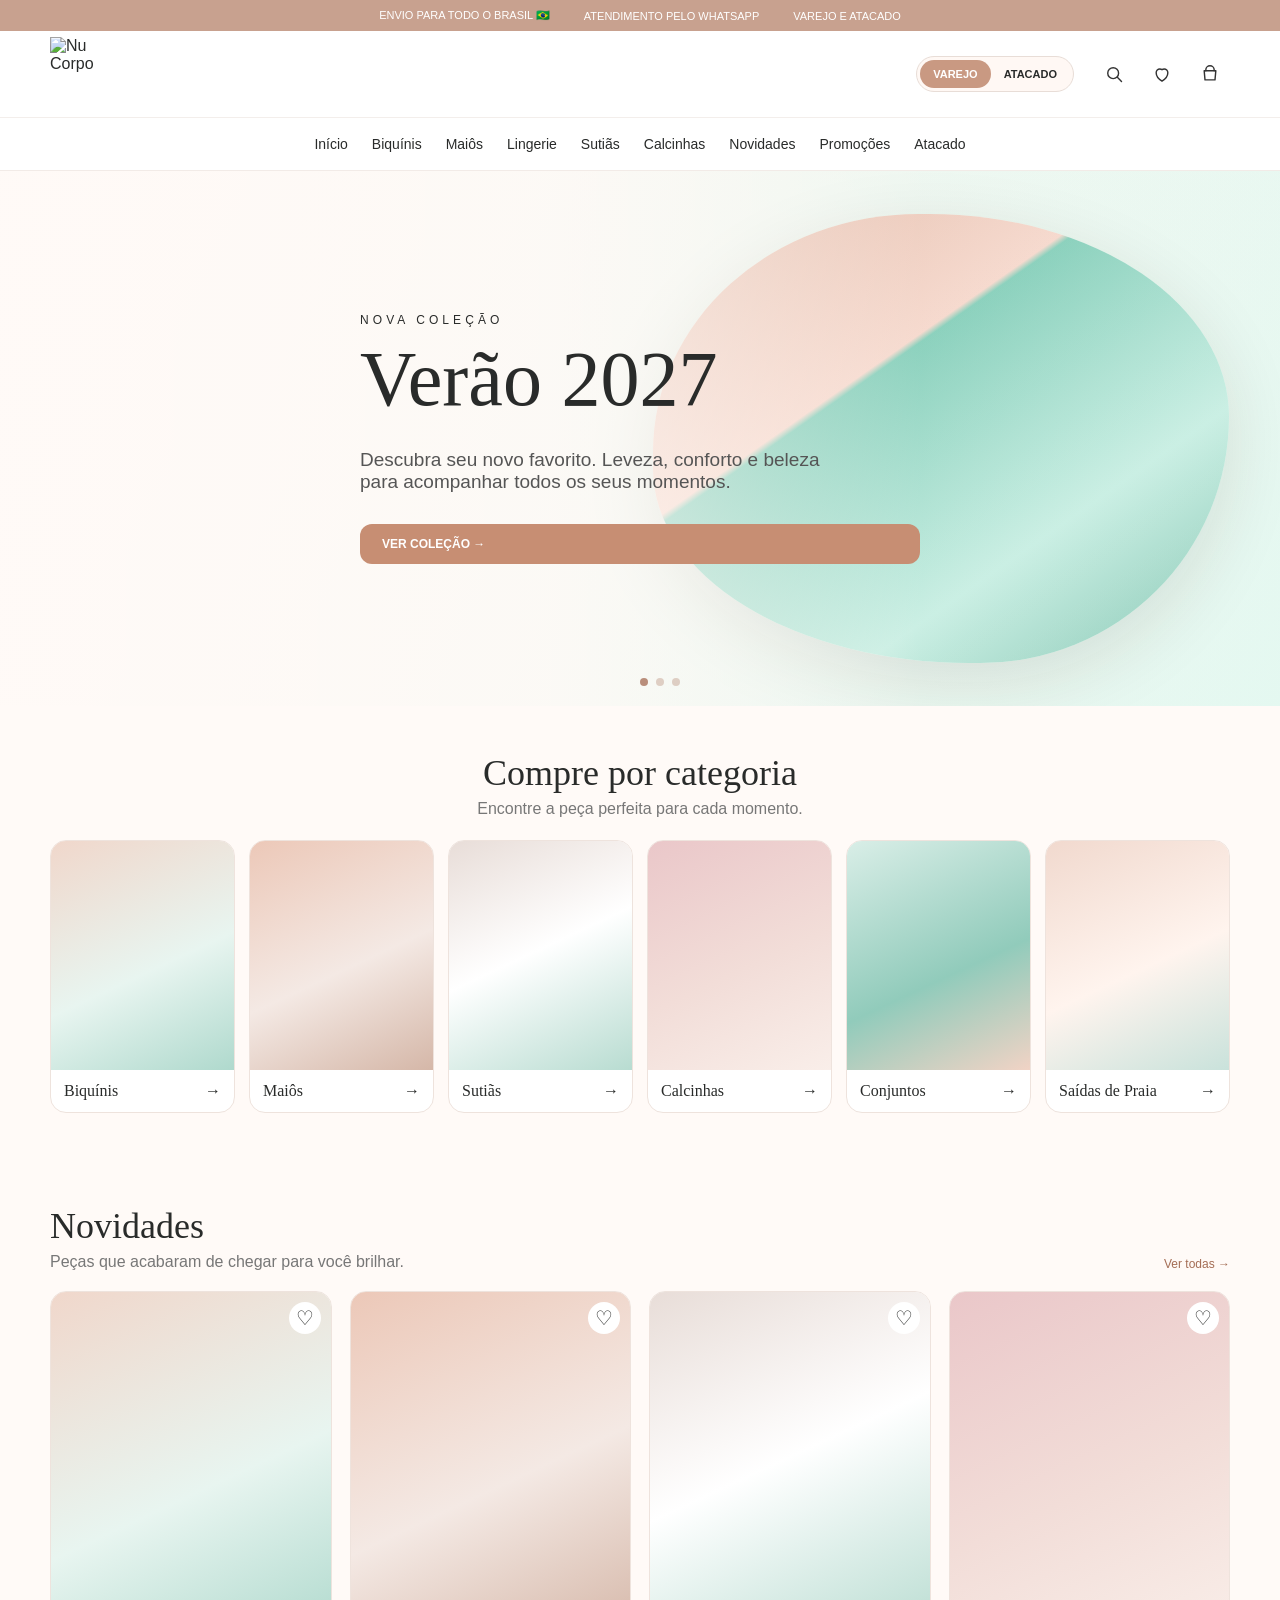
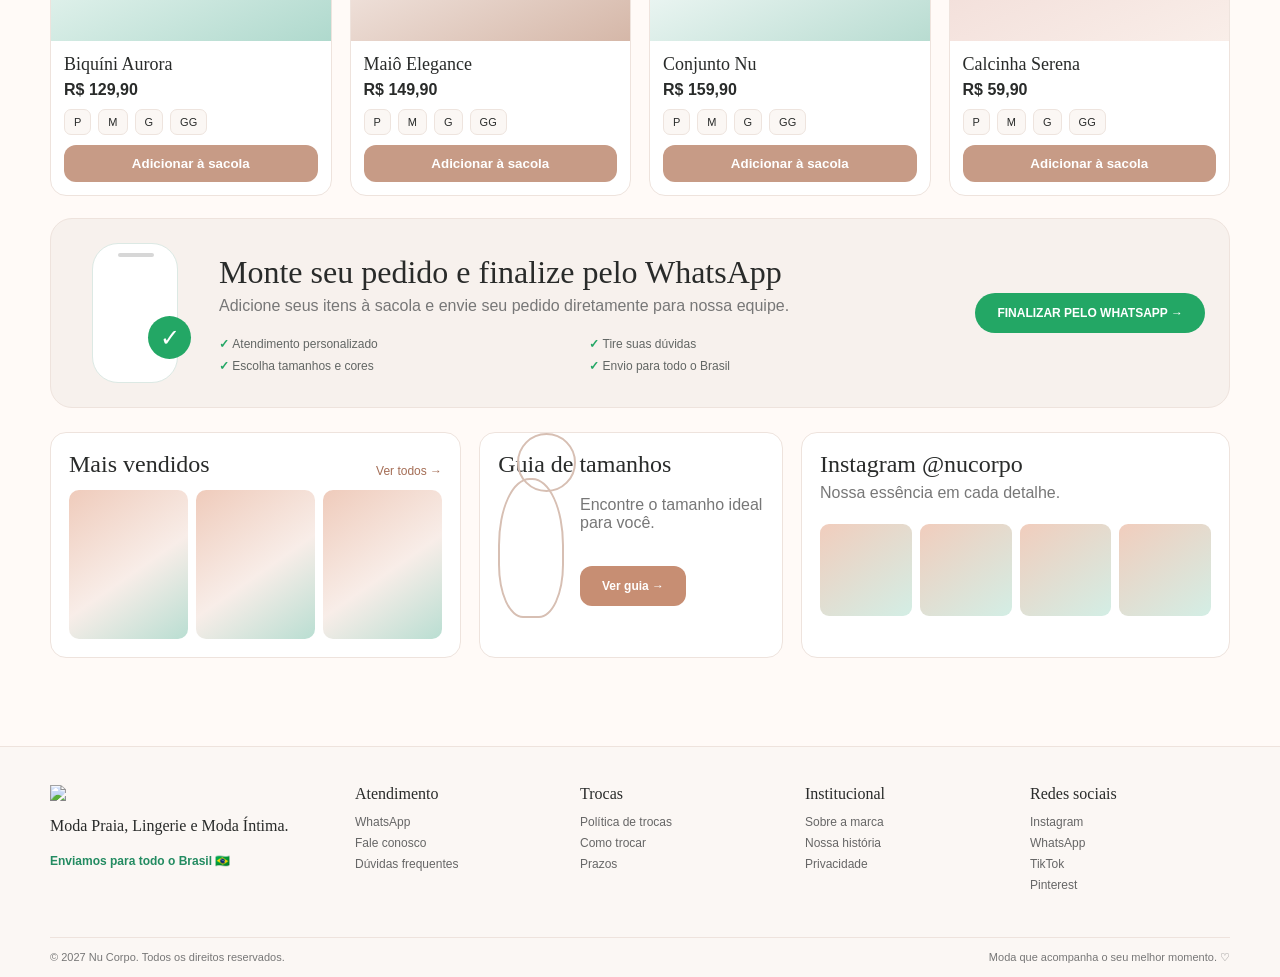
==== index.html @ a2665891 "Add files via upload" ====
<!doctype html><html lang="pt-BR"><head><meta charset="utf-8"><meta name="viewport" content="width=device-width,initial-scale=1"><title>Nu Corpo — Demo Visual</title><style>
:root{--bg:#fffaf7;--ink:#292b2a;--nude:#c99982;--line:#eee3dd;--green:#23a765;--mint:#9ddfcf}*{box-sizing:border-box}body{margin:0;background:var(--bg);color:var(--ink);font-family:Arial,Helvetica,sans-serif}.wrap{width:min(1180px,calc(100% - 34px));margin:auto}a{text-decoration:none;color:inherit}img{display:block;max-width:100%}.topbar{height:31px;background:#c8a18f;color:#fff;display:flex;align-items:center;justify-content:center;gap:34px;font-size:11px}.header{background:#fff;border-bottom:1px solid #f2ebe7;position:sticky;top:0;z-index:10}.head{height:86px;display:flex;align-items:center;gap:20px}.brand{margin-right:auto}.brand img{width:74px;height:74px;object-fit:contain}.mode{display:flex;border:1px solid #e8ddd7;border-radius:999px;padding:3px;background:#fff8f4}.mode span{padding:8px 13px;border-radius:999px;font-size:11px;font-weight:700}.mode .on{background:#c99982;color:#fff}.icons{display:flex;gap:8px}.ico{width:40px;height:40px;border-radius:50%;display:grid;place-items:center}.ico svg{width:20px;height:20px;fill:none;stroke:#333;stroke-width:1.7;stroke-linecap:round;stroke-linejoin:round}.nav{border-top:1px solid #f3eeeb;background:#fff}.navin{height:52px;display:flex;justify-content:center;align-items:center;gap:24px;font-size:14px}.hero{position:relative;min-height:535px;overflow:hidden;background:linear-gradient(115deg,#fff6f1,#e2f8f0)}.hero:after{content:"";position:absolute;inset:0;background:linear-gradient(90deg,rgba(255,250,247,.96),rgba(255,250,247,.77) 43%,rgba(255,250,247,.08) 72%)}.art{position:absolute;right:4%;top:8%;width:45%;height:84%;border-radius:47% 53% 44% 56% / 54% 46% 56% 44%;background:linear-gradient(145deg,#e1b8a5,#f5d7cb 36%,#83ceb9 37%,#c6eee2 70%,#7dc2ae);box-shadow:0 20px 70px rgba(50,30,20,.12)}.copy{position:relative;z-index:2;min-height:535px;display:flex;flex-direction:column;justify-content:center;max-width:560px}.kicker{letter-spacing:.34em;font-size:12px}.hero h1{font:400 78px/.93 Georgia,serif;margin:16px 0 14px}.hero p{font-size:19px;max-width:470px;color:#555}.btn{display:inline-block;margin-top:12px;background:#c78e73;color:#fff;padding:13px 22px;border-radius:12px;font-size:12px;font-weight:700}.dots{position:absolute;z-index:3;bottom:20px;left:50%;display:flex;gap:8px}.dots i{width:8px;height:8px;border-radius:50%;background:#b98e7b}.dots i:nth-child(2),.dots i:nth-child(3){opacity:.4}.section{padding:46px 0}.section h2{font:400 36px Georgia,serif;margin:0}.sub{color:#777;margin:6px 0 22px}.center{text-align:center}.cats{display:grid;grid-template-columns:repeat(6,1fr);gap:14px}.cat,.card,.panel{background:#fff;border:1px solid var(--line);border-radius:16px;overflow:hidden}.ph{aspect-ratio:4/5;background:linear-gradient(155deg,#f0d7cb,#e8f5f0 56%,#afd9cd)}.p2{background:linear-gradient(155deg,#ecc8b8,#f4e9e4 55%,#d5b7a8)}.p3{background:linear-gradient(155deg,#e8ddd8,#fff 48%,#b8dcd1)}.p4{background:linear-gradient(155deg,#eac7c9,#f2ddd8 55%,#f9eee9)}.p5{background:linear-gradient(155deg,#d9eee7,#91cbbb 58%,#f1d3c5)}.p6{background:linear-gradient(155deg,#f1d9ce,#fff4ee 55%,#c9e2db)}.cat b{display:flex;justify-content:space-between;padding:12px 13px;font:400 16px Georgia,serif}.heading{display:flex;justify-content:space-between;align-items:end;margin-bottom:20px}.heading a{font-size:12px;color:#a46d55}.products{display:grid;grid-template-columns:repeat(4,1fr);gap:18px}.card{position:relative}.heart{position:absolute;right:10px;top:10px;background:#fff;width:32px;height:32px;border-radius:50%;display:grid;place-items:center;font-size:20px}.body{padding:13px}.card h3{font:400 18px Georgia,serif;margin:0 0 6px}.price{font-weight:700}.sizes{display:flex;gap:7px;margin:10px 0}.sizes span{font-size:11px;background:#fbf7f4;border:1px solid #eee4de;border-radius:7px;padding:6px 9px}.card button{width:100%;border:0;border-radius:12px;background:#c79b86;color:#fff;padding:11px;font-weight:700}.wa{margin-top:22px;background:#f7f1ed;border:1px solid var(--line);border-radius:22px;padding:24px;display:grid;grid-template-columns:120px 1fr auto;align-items:center;gap:24px}.phone{width:86px;height:140px;border:1px solid #dce9e4;border-radius:26px;background:#fff;position:relative;margin:auto}.phone:before{content:"";position:absolute;width:36px;height:4px;border-radius:99px;background:#d7d7d7;left:25px;top:9px}.phone:after{content:"✓";position:absolute;width:43px;height:43px;border-radius:50%;background:var(--green);color:#fff;display:grid;place-items:center;font-size:24px;right:-14px;bottom:23px}.wa h2{font-size:32px}.benefits{display:grid;grid-template-columns:repeat(2,1fr);gap:8px;font-size:12px;color:#626664}.benefits span:before{content:"✓ ";color:var(--green);font-weight:700}.wa .btn{margin:0;background:var(--green);border-radius:999px}.lower{display:grid;grid-template-columns:1.15fr .85fr 1.2fr;gap:18px;margin-top:24px}.panel{padding:18px}.mini-products{display:grid;grid-template-columns:repeat(3,1fr);gap:8px}.mini{aspect-ratio:4/5;border-radius:10px;background:linear-gradient(145deg,#efcbbb,#f8ede8 55%,#b9ded2)}.guide{display:flex;align-items:center;gap:16px}.bodyline{width:92px;height:140px;border:2px solid #d7bfb3;border-radius:48% 48% 38% 38%;position:relative}.bodyline:after{content:"";position:absolute;width:55px;height:55px;border-radius:50%;border:2px solid #d7bfb3;left:17px;top:-47px}.insta{display:grid;grid-template-columns:repeat(4,1fr);gap:8px}.insta div{aspect-ratio:1;border-radius:9px;background:linear-gradient(145deg,#f1cdbd,#d3eee5)}.footer{margin-top:42px;background:#fbf7f4;border-top:1px solid var(--line)}.foot{padding:38px 0;display:grid;grid-template-columns:1.4fr repeat(4,1fr);gap:25px}.footer img{width:70px}.footer h4{font:400 16px Georgia,serif;margin:0 0 12px}.footer a{display:block;font-size:12px;color:#666;margin:7px 0}.bottom{border-top:1px solid var(--line);padding:13px 0;font-size:11px;color:#777;display:flex;justify-content:space-between}@media(max-width:900px){.cats{grid-template-columns:repeat(3,1fr)}.products{grid-template-columns:repeat(2,1fr)}.wa{grid-template-columns:90px 1fr}.wa .btn{grid-column:1/-1;justify-self:start}.lower{grid-template-columns:1fr}.foot{grid-template-columns:1fr 1fr}.navin{overflow:auto;justify-content:flex-start}.art{width:52%;right:-8%}}@media(max-width:600px){.topbar span:nth-child(n+2){display:none}.head{height:72px}.brand img{width:58px;height:58px}.mode{display:none}.nav{display:none}.hero,.copy{min-height:440px}.hero h1{font-size:46px}.hero p{font-size:15px}.art{width:62%;right:-24%;opacity:.78}.cats{grid-template-columns:repeat(2,1fr)}.products{gap:10px}.section{padding:34px 0}.wa{grid-template-columns:1fr}.benefits{grid-template-columns:1fr}.foot{grid-template-columns:1fr}.bottom{display:grid;gap:5px}}</style></head><body><div class="topbar"><span>ENVIO PARA TODO O BRASIL 🇧🇷</span><span>ATENDIMENTO PELO WHATSAPP</span><span>VAREJO E ATACADO</span></div><header class="header"><div class="wrap head"><a class="brand"><img src="assets/img/logo.png" alt="Nu Corpo"></a><div class="mode"><span class="on">VAREJO</span><span>ATACADO</span></div><div class="icons"><div class="ico"><svg viewBox="0 0 24 24"><circle cx="11" cy="11" r="6.5"></circle><path d="M16 16l5 5"></path></svg></div><div class="ico"><svg viewBox="0 0 24 24"><path d="M12 20.5s-7-4.35-7-10.12A4.38 4.38 0 0 1 9.4 6a4.8 4.8 0 0 1 2.6.8A4.8 4.8 0 0 1 14.6 6 4.38 4.38 0 0 1 19 10.38C19 16.15 12 20.5 12 20.5z"></path></svg></div><div class="ico"><svg viewBox="0 0 24 24"><path d="M7 8V7a5 5 0 0 1 10 0v1"></path><path d="M5 8h14l-1 11H6L5 8z"></path></svg></div></div></div><div class="nav"><div class="wrap navin"><a>Início</a><a>Biquínis</a><a>Maiôs</a><a>Lingerie</a><a>Sutiãs</a><a>Calcinhas</a><a>Novidades</a><a>Promoções</a><a>Atacado</a></div></div></header><section class="hero"><div class="art"></div><div class="wrap copy"><div class="kicker">NOVA COLEÇÃO</div><h1>Verão 2027</h1><p>Descubra seu novo favorito. Leveza, conforto e beleza para acompanhar todos os seus momentos.</p><a class="btn" href="#novidades">VER COLEÇÃO →</a></div><div class="dots"><i></i><i></i><i></i></div></section><section class="section"><div class="wrap"><div class="center"><h2>Compre por categoria</h2><p class="sub">Encontre a peça perfeita para cada momento.</p></div><div class="cats"><div class="cat"><div class="ph"></div><b>Biquínis <span>→</span></b></div><div class="cat"><div class="ph p2"></div><b>Maiôs <span>→</span></b></div><div class="cat"><div class="ph p3"></div><b>Sutiãs <span>→</span></b></div><div class="cat"><div class="ph p4"></div><b>Calcinhas <span>→</span></b></div><div class="cat"><div class="ph p5"></div><b>Conjuntos <span>→</span></b></div><div class="cat"><div class="ph p6"></div><b>Saídas de Praia <span>→</span></b></div></div></div></section><section class="section" id="novidades"><div class="wrap"><div class="heading"><div><h2>Novidades</h2><p class="sub" style="margin-bottom:0">Peças que acabaram de chegar para você brilhar.</p></div><a>Ver todas →</a></div><div class="products"><article class="card"><div class="heart">♡</div><div class="ph "></div><div class="body"><h3>Biquíni Aurora</h3><div class="price">R$ 129,90</div><div class="sizes"><span>P</span><span>M</span><span>G</span><span>GG</span></div><button>Adicionar à sacola</button></div></article><article class="card"><div class="heart">♡</div><div class="ph p2"></div><div class="body"><h3>Maiô Elegance</h3><div class="price">R$ 149,90</div><div class="sizes"><span>P</span><span>M</span><span>G</span><span>GG</span></div><button>Adicionar à sacola</button></div></article><article class="card"><div class="heart">♡</div><div class="ph p3"></div><div class="body"><h3>Conjunto Nu</h3><div class="price">R$ 159,90</div><div class="sizes"><span>P</span><span>M</span><span>G</span><span>GG</span></div><button>Adicionar à sacola</button></div></article><article class="card"><div class="heart">♡</div><div class="ph p4"></div><div class="body"><h3>Calcinha Serena</h3><div class="price">R$ 59,90</div><div class="sizes"><span>P</span><span>M</span><span>G</span><span>GG</span></div><button>Adicionar à sacola</button></div></article></div><div class="wa"><div class="phone"></div><div><h2>Monte seu pedido e finalize pelo WhatsApp</h2><p class="sub">Adicione seus itens à sacola e envie seu pedido diretamente para nossa equipe.</p><div class="benefits"><span>Atendimento personalizado</span><span>Tire suas dúvidas</span><span>Escolha tamanhos e cores</span><span>Envio para todo o Brasil</span></div></div><a class="btn">FINALIZAR PELO WHATSAPP →</a></div><div class="lower"><div class="panel"><div class="heading" style="margin-bottom:12px"><h2 style="font-size:24px">Mais vendidos</h2><a>Ver todos →</a></div><div class="mini-products"><div class="mini"></div><div class="mini"></div><div class="mini"></div></div></div><div class="panel"><h2 style="font-size:24px">Guia de tamanhos</h2><div class="guide"><div class="bodyline"></div><div><p class="sub">Encontre o tamanho ideal para você.</p><a class="btn">Ver guia →</a></div></div></div><div class="panel"><h2 style="font-size:24px">Instagram @nucorpo</h2><p class="sub">Nossa essência em cada detalhe.</p><div class="insta"><div></div><div></div><div></div><div></div></div></div></div></div></section><footer class="footer"><div class="wrap foot"><div><img src="assets/img/logo.png"><p style="font-family:Georgia,serif">Moda Praia, Lingerie e Moda Íntima.</p><b style="color:#238b61;font-size:12px">Enviamos para todo o Brasil 🇧🇷</b></div><div><h4>Atendimento</h4><a>WhatsApp</a><a>Fale conosco</a><a>Dúvidas frequentes</a></div><div><h4>Trocas</h4><a>Política de trocas</a><a>Como trocar</a><a>Prazos</a></div><div><h4>Institucional</h4><a>Sobre a marca</a><a>Nossa história</a><a>Privacidade</a></div><div><h4>Redes sociais</h4><a>Instagram</a><a>WhatsApp</a><a>TikTok</a><a>Pinterest</a></div></div><div class="wrap bottom"><span>© 2027 Nu Corpo. Todos os direitos reservados.</span><span>Moda que acompanha o seu melhor momento. ♡</span></div></footer></body></html>
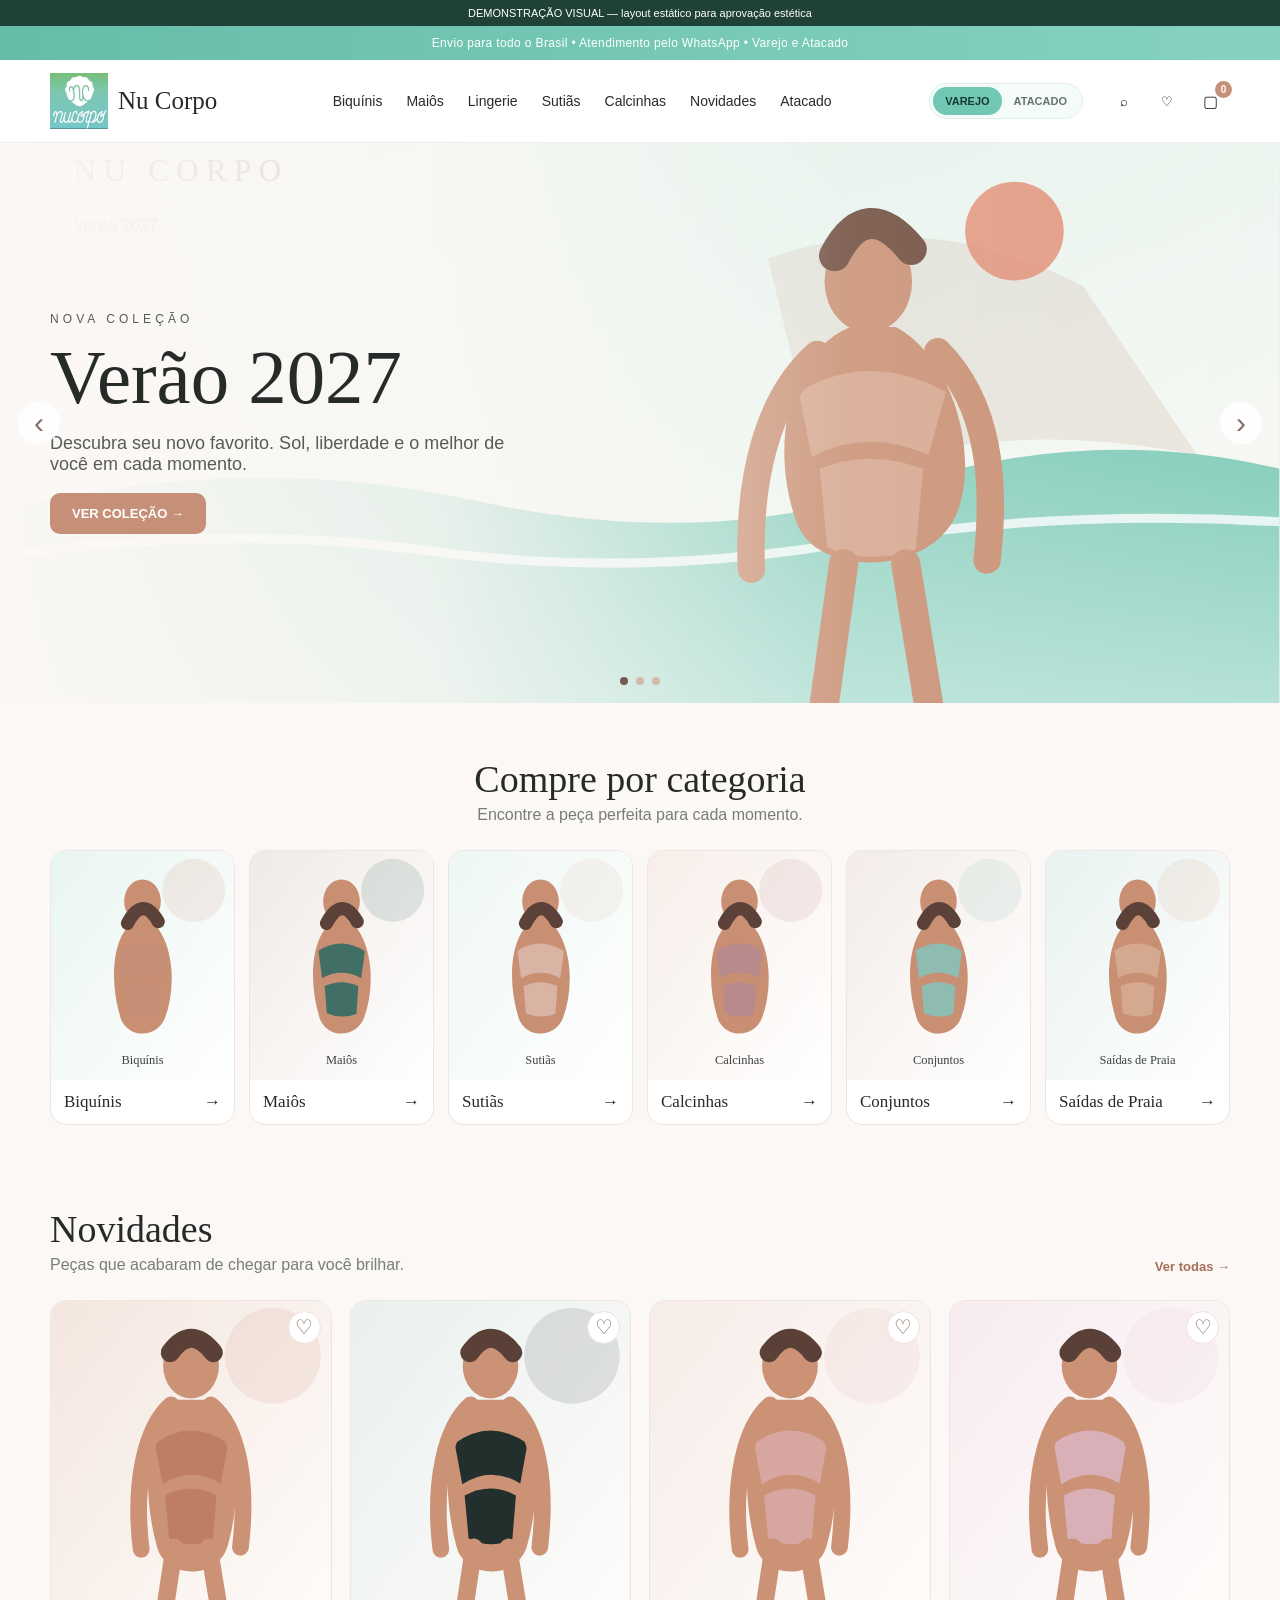
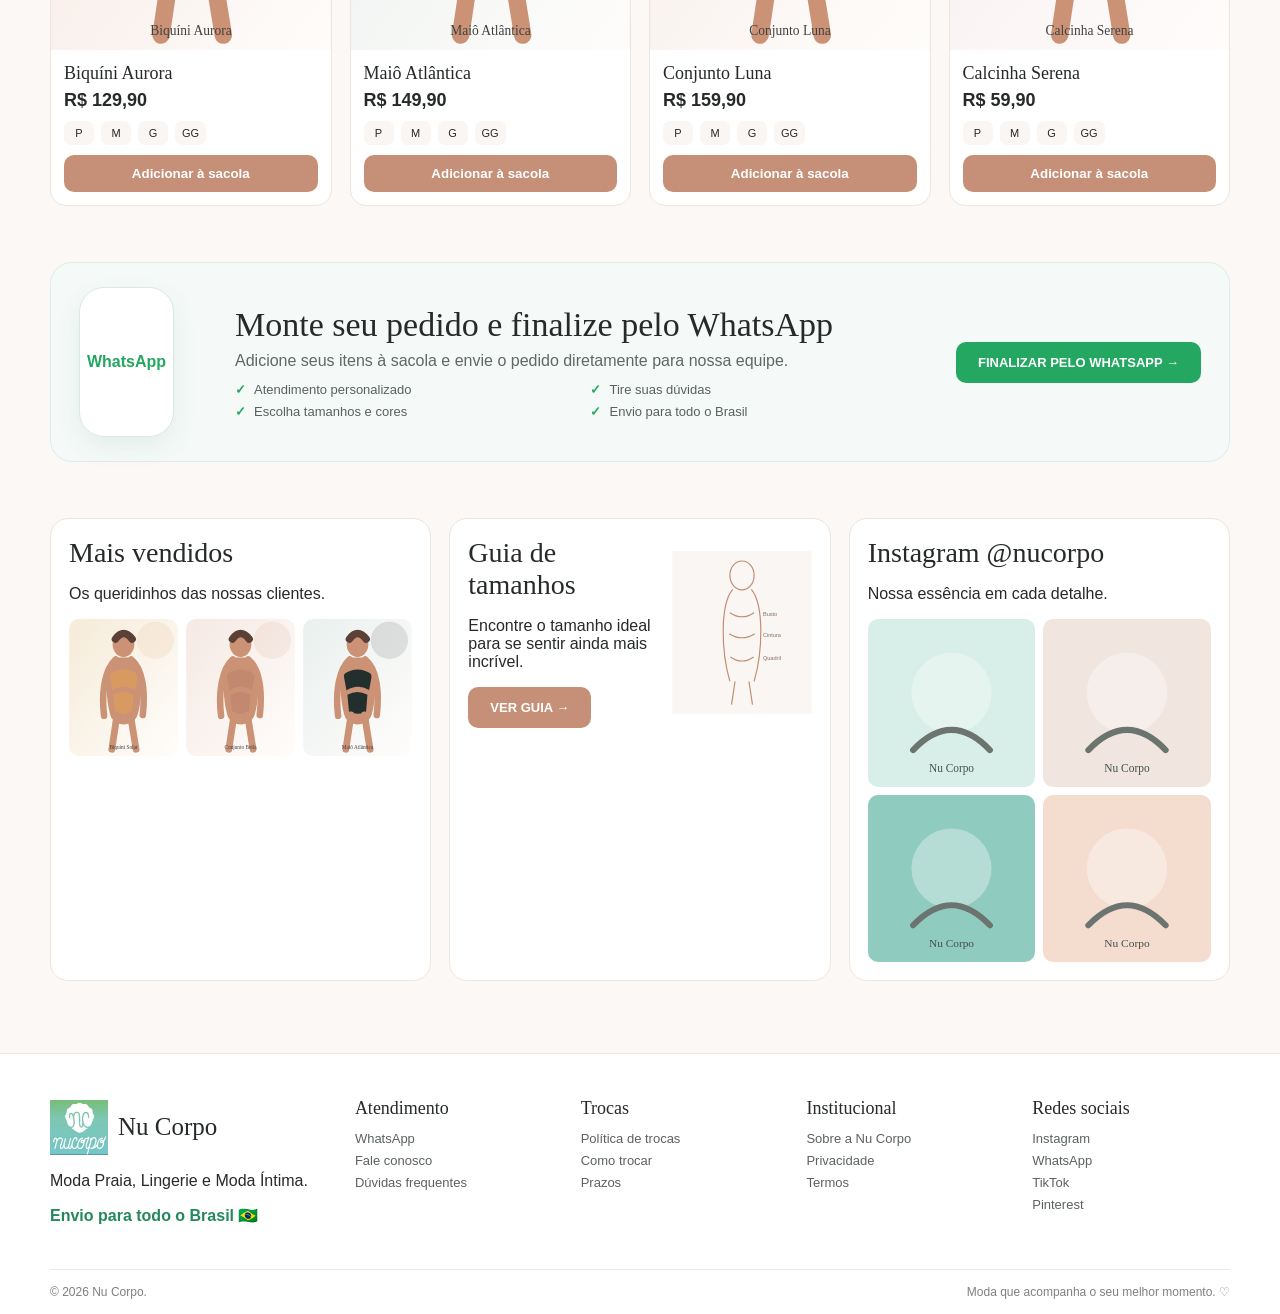
==== commit ba93a32e: "Add files via upload" ====
--- a/index.html
+++ b/index.html
@@ -1,2 +1 @@
-<!doctype html><html lang="pt-BR"><head><meta charset="utf-8"><meta name="viewport" content="width=device-width,initial-scale=1"><title>Nu Corpo — Demo Visual</title><style>
-:root{--bg:#fffaf7;--ink:#292b2a;--nude:#c99982;--line:#eee3dd;--green:#23a765;--mint:#9ddfcf}*{box-sizing:border-box}body{margin:0;background:var(--bg);color:var(--ink);font-family:Arial,Helvetica,sans-serif}.wrap{width:min(1180px,calc(100% - 34px));margin:auto}a{text-decoration:none;color:inherit}img{display:block;max-width:100%}.topbar{height:31px;background:#c8a18f;color:#fff;display:flex;align-items:center;justify-content:center;gap:34px;font-size:11px}.header{background:#fff;border-bottom:1px solid #f2ebe7;position:sticky;top:0;z-index:10}.head{height:86px;display:flex;align-items:center;gap:20px}.brand{margin-right:auto}.brand img{width:74px;height:74px;object-fit:contain}.mode{display:flex;border:1px solid #e8ddd7;border-radius:999px;padding:3px;background:#fff8f4}.mode span{padding:8px 13px;border-radius:999px;font-size:11px;font-weight:700}.mode .on{background:#c99982;color:#fff}.icons{display:flex;gap:8px}.ico{width:40px;height:40px;border-radius:50%;display:grid;place-items:center}.ico svg{width:20px;height:20px;fill:none;stroke:#333;stroke-width:1.7;stroke-linecap:round;stroke-linejoin:round}.nav{border-top:1px solid #f3eeeb;background:#fff}.navin{height:52px;display:flex;justify-content:center;align-items:center;gap:24px;font-size:14px}.hero{position:relative;min-height:535px;overflow:hidden;background:linear-gradient(115deg,#fff6f1,#e2f8f0)}.hero:after{content:"";position:absolute;inset:0;background:linear-gradient(90deg,rgba(255,250,247,.96),rgba(255,250,247,.77) 43%,rgba(255,250,247,.08) 72%)}.art{position:absolute;right:4%;top:8%;width:45%;height:84%;border-radius:47% 53% 44% 56% / 54% 46% 56% 44%;background:linear-gradient(145deg,#e1b8a5,#f5d7cb 36%,#83ceb9 37%,#c6eee2 70%,#7dc2ae);box-shadow:0 20px 70px rgba(50,30,20,.12)}.copy{position:relative;z-index:2;min-height:535px;display:flex;flex-direction:column;justify-content:center;max-width:560px}.kicker{letter-spacing:.34em;font-size:12px}.hero h1{font:400 78px/.93 Georgia,serif;margin:16px 0 14px}.hero p{font-size:19px;max-width:470px;color:#555}.btn{display:inline-block;margin-top:12px;background:#c78e73;color:#fff;padding:13px 22px;border-radius:12px;font-size:12px;font-weight:700}.dots{position:absolute;z-index:3;bottom:20px;left:50%;display:flex;gap:8px}.dots i{width:8px;height:8px;border-radius:50%;background:#b98e7b}.dots i:nth-child(2),.dots i:nth-child(3){opacity:.4}.section{padding:46px 0}.section h2{font:400 36px Georgia,serif;margin:0}.sub{color:#777;margin:6px 0 22px}.center{text-align:center}.cats{display:grid;grid-template-columns:repeat(6,1fr);gap:14px}.cat,.card,.panel{background:#fff;border:1px solid var(--line);border-radius:16px;overflow:hidden}.ph{aspect-ratio:4/5;background:linear-gradient(155deg,#f0d7cb,#e8f5f0 56%,#afd9cd)}.p2{background:linear-gradient(155deg,#ecc8b8,#f4e9e4 55%,#d5b7a8)}.p3{background:linear-gradient(155deg,#e8ddd8,#fff 48%,#b8dcd1)}.p4{background:linear-gradient(155deg,#eac7c9,#f2ddd8 55%,#f9eee9)}.p5{background:linear-gradient(155deg,#d9eee7,#91cbbb 58%,#f1d3c5)}.p6{background:linear-gradient(155deg,#f1d9ce,#fff4ee 55%,#c9e2db)}.cat b{display:flex;justify-content:space-between;padding:12px 13px;font:400 16px Georgia,serif}.heading{display:flex;justify-content:space-between;align-items:end;margin-bottom:20px}.heading a{font-size:12px;color:#a46d55}.products{display:grid;grid-template-columns:repeat(4,1fr);gap:18px}.card{position:relative}.heart{position:absolute;right:10px;top:10px;background:#fff;width:32px;height:32px;border-radius:50%;display:grid;place-items:center;font-size:20px}.body{padding:13px}.card h3{font:400 18px Georgia,serif;margin:0 0 6px}.price{font-weight:700}.sizes{display:flex;gap:7px;margin:10px 0}.sizes span{font-size:11px;background:#fbf7f4;border:1px solid #eee4de;border-radius:7px;padding:6px 9px}.card button{width:100%;border:0;border-radius:12px;background:#c79b86;color:#fff;padding:11px;font-weight:700}.wa{margin-top:22px;background:#f7f1ed;border:1px solid var(--line);border-radius:22px;padding:24px;display:grid;grid-template-columns:120px 1fr auto;align-items:center;gap:24px}.phone{width:86px;height:140px;border:1px solid #dce9e4;border-radius:26px;background:#fff;position:relative;margin:auto}.phone:before{content:"";position:absolute;width:36px;height:4px;border-radius:99px;background:#d7d7d7;left:25px;top:9px}.phone:after{content:"✓";position:absolute;width:43px;height:43px;border-radius:50%;background:var(--green);color:#fff;display:grid;place-items:center;font-size:24px;right:-14px;bottom:23px}.wa h2{font-size:32px}.benefits{display:grid;grid-template-columns:repeat(2,1fr);gap:8px;font-size:12px;color:#626664}.benefits span:before{content:"✓ ";color:var(--green);font-weight:700}.wa .btn{margin:0;background:var(--green);border-radius:999px}.lower{display:grid;grid-template-columns:1.15fr .85fr 1.2fr;gap:18px;margin-top:24px}.panel{padding:18px}.mini-products{display:grid;grid-template-columns:repeat(3,1fr);gap:8px}.mini{aspect-ratio:4/5;border-radius:10px;background:linear-gradient(145deg,#efcbbb,#f8ede8 55%,#b9ded2)}.guide{display:flex;align-items:center;gap:16px}.bodyline{width:92px;height:140px;border:2px solid #d7bfb3;border-radius:48% 48% 38% 38%;position:relative}.bodyline:after{content:"";position:absolute;width:55px;height:55px;border-radius:50%;border:2px solid #d7bfb3;left:17px;top:-47px}.insta{display:grid;grid-template-columns:repeat(4,1fr);gap:8px}.insta div{aspect-ratio:1;border-radius:9px;background:linear-gradient(145deg,#f1cdbd,#d3eee5)}.footer{margin-top:42px;background:#fbf7f4;border-top:1px solid var(--line)}.foot{padding:38px 0;display:grid;grid-template-columns:1.4fr repeat(4,1fr);gap:25px}.footer img{width:70px}.footer h4{font:400 16px Georgia,serif;margin:0 0 12px}.footer a{display:block;font-size:12px;color:#666;margin:7px 0}.bottom{border-top:1px solid var(--line);padding:13px 0;font-size:11px;color:#777;display:flex;justify-content:space-between}@media(max-width:900px){.cats{grid-template-columns:repeat(3,1fr)}.products{grid-template-columns:repeat(2,1fr)}.wa{grid-template-columns:90px 1fr}.wa .btn{grid-column:1/-1;justify-self:start}.lower{grid-template-columns:1fr}.foot{grid-template-columns:1fr 1fr}.navin{overflow:auto;justify-content:flex-start}.art{width:52%;right:-8%}}@media(max-width:600px){.topbar span:nth-child(n+2){display:none}.head{height:72px}.brand img{width:58px;height:58px}.mode{display:none}.nav{display:none}.hero,.copy{min-height:440px}.hero h1{font-size:46px}.hero p{font-size:15px}.art{width:62%;right:-24%;opacity:.78}.cats{grid-template-columns:repeat(2,1fr)}.products{gap:10px}.section{padding:34px 0}.wa{grid-template-columns:1fr}.benefits{grid-template-columns:1fr}.foot{grid-template-columns:1fr}.bottom{display:grid;gap:5px}}</style></head><body><div class="topbar"><span>ENVIO PARA TODO O BRASIL 🇧🇷</span><span>ATENDIMENTO PELO WHATSAPP</span><span>VAREJO E ATACADO</span></div><header class="header"><div class="wrap head"><a class="brand"><img src="assets/img/logo.png" alt="Nu Corpo"></a><div class="mode"><span class="on">VAREJO</span><span>ATACADO</span></div><div class="icons"><div class="ico"><svg viewBox="0 0 24 24"><circle cx="11" cy="11" r="6.5"></circle><path d="M16 16l5 5"></path></svg></div><div class="ico"><svg viewBox="0 0 24 24"><path d="M12 20.5s-7-4.35-7-10.12A4.38 4.38 0 0 1 9.4 6a4.8 4.8 0 0 1 2.6.8A4.8 4.8 0 0 1 14.6 6 4.38 4.38 0 0 1 19 10.38C19 16.15 12 20.5 12 20.5z"></path></svg></div><div class="ico"><svg viewBox="0 0 24 24"><path d="M7 8V7a5 5 0 0 1 10 0v1"></path><path d="M5 8h14l-1 11H6L5 8z"></path></svg></div></div></div><div class="nav"><div class="wrap navin"><a>Início</a><a>Biquínis</a><a>Maiôs</a><a>Lingerie</a><a>Sutiãs</a><a>Calcinhas</a><a>Novidades</a><a>Promoções</a><a>Atacado</a></div></div></header><section class="hero"><div class="art"></div><div class="wrap copy"><div class="kicker">NOVA COLEÇÃO</div><h1>Verão 2027</h1><p>Descubra seu novo favorito. Leveza, conforto e beleza para acompanhar todos os seus momentos.</p><a class="btn" href="#novidades">VER COLEÇÃO →</a></div><div class="dots"><i></i><i></i><i></i></div></section><section class="section"><div class="wrap"><div class="center"><h2>Compre por categoria</h2><p class="sub">Encontre a peça perfeita para cada momento.</p></div><div class="cats"><div class="cat"><div class="ph"></div><b>Biquínis <span>→</span></b></div><div class="cat"><div class="ph p2"></div><b>Maiôs <span>→</span></b></div><div class="cat"><div class="ph p3"></div><b>Sutiãs <span>→</span></b></div><div class="cat"><div class="ph p4"></div><b>Calcinhas <span>→</span></b></div><div class="cat"><div class="ph p5"></div><b>Conjuntos <span>→</span></b></div><div class="cat"><div class="ph p6"></div><b>Saídas de Praia <span>→</span></b></div></div></div></section><section class="section" id="novidades"><div class="wrap"><div class="heading"><div><h2>Novidades</h2><p class="sub" style="margin-bottom:0">Peças que acabaram de chegar para você brilhar.</p></div><a>Ver todas →</a></div><div class="products"><article class="card"><div class="heart">♡</div><div class="ph "></div><div class="body"><h3>Biquíni Aurora</h3><div class="price">R$ 129,90</div><div class="sizes"><span>P</span><span>M</span><span>G</span><span>GG</span></div><button>Adicionar à sacola</button></div></article><article class="card"><div class="heart">♡</div><div class="ph p2"></div><div class="body"><h3>Maiô Elegance</h3><div class="price">R$ 149,90</div><div class="sizes"><span>P</span><span>M</span><span>G</span><span>GG</span></div><button>Adicionar à sacola</button></div></article><article class="card"><div class="heart">♡</div><div class="ph p3"></div><div class="body"><h3>Conjunto Nu</h3><div class="price">R$ 159,90</div><div class="sizes"><span>P</span><span>M</span><span>G</span><span>GG</span></div><button>Adicionar à sacola</button></div></article><article class="card"><div class="heart">♡</div><div class="ph p4"></div><div class="body"><h3>Calcinha Serena</h3><div class="price">R$ 59,90</div><div class="sizes"><span>P</span><span>M</span><span>G</span><span>GG</span></div><button>Adicionar à sacola</button></div></article></div><div class="wa"><div class="phone"></div><div><h2>Monte seu pedido e finalize pelo WhatsApp</h2><p class="sub">Adicione seus itens à sacola e envie seu pedido diretamente para nossa equipe.</p><div class="benefits"><span>Atendimento personalizado</span><span>Tire suas dúvidas</span><span>Escolha tamanhos e cores</span><span>Envio para todo o Brasil</span></div></div><a class="btn">FINALIZAR PELO WHATSAPP →</a></div><div class="lower"><div class="panel"><div class="heading" style="margin-bottom:12px"><h2 style="font-size:24px">Mais vendidos</h2><a>Ver todos →</a></div><div class="mini-products"><div class="mini"></div><div class="mini"></div><div class="mini"></div></div></div><div class="panel"><h2 style="font-size:24px">Guia de tamanhos</h2><div class="guide"><div class="bodyline"></div><div><p class="sub">Encontre o tamanho ideal para você.</p><a class="btn">Ver guia →</a></div></div></div><div class="panel"><h2 style="font-size:24px">Instagram @nucorpo</h2><p class="sub">Nossa essência em cada detalhe.</p><div class="insta"><div></div><div></div><div></div><div></div></div></div></div></div></section><footer class="footer"><div class="wrap foot"><div><img src="assets/img/logo.png"><p style="font-family:Georgia,serif">Moda Praia, Lingerie e Moda Íntima.</p><b style="color:#238b61;font-size:12px">Enviamos para todo o Brasil 🇧🇷</b></div><div><h4>Atendimento</h4><a>WhatsApp</a><a>Fale conosco</a><a>Dúvidas frequentes</a></div><div><h4>Trocas</h4><a>Política de trocas</a><a>Como trocar</a><a>Prazos</a></div><div><h4>Institucional</h4><a>Sobre a marca</a><a>Nossa história</a><a>Privacidade</a></div><div><h4>Redes sociais</h4><a>Instagram</a><a>WhatsApp</a><a>TikTok</a><a>Pinterest</a></div></div><div class="wrap bottom"><span>© 2027 Nu Corpo. Todos os direitos reservados.</span><span>Moda que acompanha o seu melhor momento. ♡</span></div></footer></body></html>+<!doctype html><html lang="pt-BR"><head><meta charset="utf-8"><meta name="viewport" content="width=device-width,initial-scale=1"><title>Nu Corpo — Demo Visual</title><link rel="stylesheet" href="assets/css/style.css"></head><body><div class="demo-banner">DEMONSTRAÇÃO VISUAL — layout estático para aprovação estética</div><div class="topbar">Envio para todo o Brasil • Atendimento pelo WhatsApp • Varejo e Atacado</div><header class="header"><div class="wrap head"><a class="logo" href="index.html"><img src="assets/img/logo.png"><strong>Nu Corpo</strong></a><nav class="nav"><a href="biquinis.html">Biquínis</a><a href="biquinis.html">Maiôs</a><a href="biquinis.html">Lingerie</a><a href="biquinis.html">Sutiãs</a><a href="biquinis.html">Calcinhas</a><a href="biquinis.html">Novidades</a><a href="atacado.html">Atacado</a></nav><div class="mode"><button class="active" data-mode>VAREJO</button><button data-mode>ATACADO</button></div><div class="icons"><button class="ico" id="searchBtn">⌕</button><button class="ico">♡</button><a class="ico cart" href="carrinho.html">▢<b id="cartN">0</b></a><button class="ico mobile" id="menuBtn">☰</button></div></div><div class="searchbar" id="searchbar"><div class="wrap"><input placeholder="Busque por biquíni, maiô, lingerie..."></div></div><div class="menu-panel" id="menuPanel"><a href="biquinis.html">Biquínis</a><a href="biquinis.html">Maiôs</a><a href="biquinis.html">Lingerie</a><a href="atacado.html">Atacado</a></div></header><section class="hero"><article class="slide active"><img src="assets/img/hero-1.svg"><div class="shade"></div><div class="hero-copy"><div class="wrap"><div class="hero-text"><div class="kicker">Nova coleção</div><h1>Verão 2027</h1><p>Descubra seu novo favorito. Sol, liberdade e o melhor de você em cada momento.</p><a class="btn" href="biquinis.html">VER COLEÇÃO →</a></div></div></div></article><article class="slide"><img src="assets/img/hero-2.svg"><div class="shade"></div><div class="hero-copy"><div class="wrap"><div class="hero-text"><div class="kicker">Nu Corpo</div><h1>Moda feita para você</h1><p>Modelagens leves, confortáveis e elegantes do PP ao XG.</p><a class="btn" href="biquinis.html">VER NOVIDADES →</a></div></div></div></article><article class="slide"><img src="assets/img/hero-3.svg"><div class="shade"></div><div class="hero-copy"><div class="wrap"><div class="hero-text"><div class="kicker">Atacado</div><h1>Revenda Nu Corpo</h1><p>Seleção especial para lojistas com condições exclusivas.</p><a class="btn" href="atacado.html">COMPRAR NO ATACADO →</a></div></div></div></article><div class="hero-arrows"><button class="prev">‹</button><button class="next">›</button></div><div class="dots"><button class="active"></button><button></button><button></button></div></section><section class="section"><div class="wrap"><div class="title"><h2>Compre por categoria</h2><p>Encontre a peça perfeita para cada momento.</p></div><div class="categories"><a class="cat" href="biquinis.html"><img src="assets/img/categories/biquinis.svg"><span>Biquínis <b>→</b></span></a><a class="cat" href="biquinis.html"><img src="assets/img/categories/maios.svg"><span>Maiôs <b>→</b></span></a><a class="cat" href="biquinis.html"><img src="assets/img/categories/sutias.svg"><span>Sutiãs <b>→</b></span></a><a class="cat" href="biquinis.html"><img src="assets/img/categories/calcinhas.svg"><span>Calcinhas <b>→</b></span></a><a class="cat" href="biquinis.html"><img src="assets/img/categories/conjuntos.svg"><span>Conjuntos <b>→</b></span></a><a class="cat" href="biquinis.html"><img src="assets/img/categories/saidas.svg"><span>Saídas de Praia <b>→</b></span></a></div></div></section><section class="section tight"><div class="wrap"><div class="title left"><div><h2>Novidades</h2><p>Peças que acabaram de chegar para você brilhar.</p></div><a href="biquinis.html">Ver todas →</a></div><div class="products"><article class="product"><button class="fav">♡</button><a href="produto.html"><img src="assets/img/products/aurora.svg"></a><div class="info"><h3>Biquíni Aurora</h3><div class="price">R$ 129,90</div><div class="sizes"><span>P</span><span>M</span><span>G</span><span>GG</span></div><button class="add" data-add>Adicionar à sacola</button></div></article><article class="product"><button class="fav">♡</button><a href="produto.html"><img src="assets/img/products/atlanta.svg"></a><div class="info"><h3>Maiô Atlântica</h3><div class="price">R$ 149,90</div><div class="sizes"><span>P</span><span>M</span><span>G</span><span>GG</span></div><button class="add" data-add>Adicionar à sacola</button></div></article><article class="product"><button class="fav">♡</button><a href="produto.html"><img src="assets/img/products/luna.svg"></a><div class="info"><h3>Conjunto Luna</h3><div class="price">R$ 159,90</div><div class="sizes"><span>P</span><span>M</span><span>G</span><span>GG</span></div><button class="add" data-add>Adicionar à sacola</button></div></article><article class="product"><button class="fav">♡</button><a href="produto.html"><img src="assets/img/products/serena.svg"></a><div class="info"><h3>Calcinha Serena</h3><div class="price">R$ 59,90</div><div class="sizes"><span>P</span><span>M</span><span>G</span><span>GG</span></div><button class="add" data-add>Adicionar à sacola</button></div></article></div></div></section><section class="section tight"><div class="wrap"><div class="whatsapp"><div class="phone">WhatsApp</div><div class="wa-copy"><h2>Monte seu pedido e finalize pelo WhatsApp</h2><p>Adicione seus itens à sacola e envie o pedido diretamente para nossa equipe.</p><div class="benefits"><span>Atendimento personalizado</span><span>Tire suas dúvidas</span><span>Escolha tamanhos e cores</span><span>Envio para todo o Brasil</span></div></div><a class="btn green" href="carrinho.html">FINALIZAR PELO WHATSAPP →</a></div></div></section><section class="section tight"><div class="wrap"><div class="trio"><div class="panel"><h3>Mais vendidos</h3><p>Os queridinhos das nossas clientes.</p><div class="mini-products"><img src="assets/img/products/solar.svg"><img src="assets/img/products/bella.svg"><img src="assets/img/products/atlanta.svg"></div></div><div class="panel guide"><div><h3>Guia de tamanhos</h3><p>Encontre o tamanho ideal para se sentir ainda mais incrível.</p><a class="btn" href="produto.html">VER GUIA →</a></div><img src="assets/img/size-guide.svg"></div><div class="panel"><h3>Instagram @nucorpo</h3><p>Nossa essência em cada detalhe.</p><div class="insta"><img src="assets/img/instagram/1.svg"><img src="assets/img/instagram/2.svg"><img src="assets/img/instagram/3.svg"><img src="assets/img/instagram/4.svg"></div></div></div></div></section><footer class="footer"><div class="wrap footer-grid"><div><div class="logo"><img src="assets/img/logo.png"><strong>Nu Corpo</strong></div><p>Moda Praia, Lingerie e Moda Íntima.</p><b style="color:#23895d">Envio para todo o Brasil 🇧🇷</b></div><div><h4>Atendimento</h4><a>WhatsApp</a><a>Fale conosco</a><a>Dúvidas frequentes</a></div><div><h4>Trocas</h4><a>Política de trocas</a><a>Como trocar</a><a>Prazos</a></div><div><h4>Institucional</h4><a>Sobre a Nu Corpo</a><a>Privacidade</a><a>Termos</a></div><div><h4>Redes sociais</h4><a>Instagram</a><a>WhatsApp</a><a>TikTok</a><a>Pinterest</a></div></div><div class="wrap foot-bottom"><span>© 2026 Nu Corpo.</span><span>Moda que acompanha o seu melhor momento. ♡</span></div></footer><script src="assets/js/app.js"></script></body></html>
--- a/assets/css/style.css
+++ b/assets/css/style.css
@@ -0,0 +1 @@
+:root{--mint:#70c7b3;--mint-deep:#3c8c7b;--mint-pale:#e8f6f1;--ink:#262a29;--muted:#777d7a;--warm:#c69078;--cream:#fbf8f5;--line:#ece5e0;--white:#fff;--wa:#24a760}*{box-sizing:border-box}html{scroll-behavior:smooth}body{margin:0;font-family:Inter,Arial,sans-serif;background:var(--cream);color:var(--ink)}a{text-decoration:none;color:inherit}img{display:block;width:100%}.wrap{width:min(1180px,calc(100% - 36px));margin:auto}.topbar{background:linear-gradient(90deg,#65bda8,#86d2c1);color:#fff;height:34px;display:flex;align-items:center;justify-content:center;font-size:12px;letter-spacing:.03em}.header{background:rgba(255,255,255,.98);position:sticky;top:0;z-index:50;border-bottom:1px solid #f1ece8}.head{height:82px;display:flex;align-items:center;gap:22px}.logo{display:flex;align-items:center;gap:10px;min-width:185px}.logo img{width:58px;height:58px;object-fit:contain}.logo strong{font:500 25px Georgia,serif}.nav{display:flex;align-items:center;gap:24px;font-size:14px;margin:auto}.nav a{position:relative;padding:30px 0}.nav a:after{content:"";position:absolute;left:0;right:100%;bottom:21px;height:1px;background:var(--warm);transition:.2s}.nav a:hover:after{right:0}.mode{display:flex;background:#f4fbf8;border:1px solid #dcefe9;border-radius:999px;padding:3px}.mode button{border:0;background:transparent;padding:8px 12px;border-radius:999px;font-size:11px;font-weight:800;color:#65736e;cursor:pointer}.mode button.active{background:var(--mint);color:#173a32}.icons{display:flex;align-items:center;gap:4px}.ico{width:39px;height:39px;border:0;background:transparent;border-radius:50%;display:grid;place-items:center;cursor:pointer}.ico:hover{background:var(--mint-pale)}.ico svg{width:20px;height:20px;stroke:currentColor;fill:none;stroke-width:1.7;stroke-linecap:round;stroke-linejoin:round}.cart{position:relative}.cart b{position:absolute;right:-2px;top:-1px;width:17px;height:17px;border-radius:50%;background:var(--warm);color:#fff;font:700 10px Arial;display:grid;place-items:center}.mobile{display:none}.hero{position:relative;height:560px;overflow:hidden;background:#eee}.slide{position:absolute;inset:0;opacity:0;transition:.6s}.slide.active{opacity:1}.slide img{height:100%;object-fit:cover}.shade{position:absolute;inset:0;background:linear-gradient(90deg,rgba(252,248,245,.98),rgba(252,248,245,.82) 34%,rgba(252,248,245,.15) 66%,rgba(252,248,245,.02))}.hero-copy{position:absolute;inset:0;display:flex;align-items:center}.hero-text{max-width:520px}.kicker{text-transform:uppercase;letter-spacing:.34em;font-size:12px;color:#565a58}.hero h1{font:500 clamp(48px,6vw,82px)/.95 Georgia,serif;margin:16px 0 12px}.hero p{font-size:18px;color:#575b59;max-width:460px}.btn{display:inline-flex;align-items:center;justify-content:center;border:0;background:var(--warm);color:#fff;padding:13px 22px;border-radius:10px;font-weight:800;font-size:13px;cursor:pointer}.btn.green{background:var(--wa)}.hero-arrows button{position:absolute;top:50%;transform:translateY(-50%);width:42px;height:42px;border-radius:50%;border:0;background:rgba(255,255,255,.9);font-size:30px;color:#836d63;z-index:4;cursor:pointer}.prev{left:18px}.next{right:18px}.dots{position:absolute;left:50%;bottom:18px;transform:translateX(-50%);display:flex;gap:8px;z-index:5}.dots button{width:8px;height:8px;border-radius:50%;border:0;background:#d6b9ac;padding:0}.dots button.active{background:#745c52}.section{padding:54px 0}.section.tight{padding:28px 0}.title{text-align:center;margin-bottom:26px}.title.left{text-align:left;display:flex;justify-content:space-between;align-items:end}.title h2{font:500 38px Georgia,serif;margin:0 0 5px}.title p{margin:0;color:var(--muted)}.title a{font-size:13px;font-weight:800;color:#a56f58}.categories{display:grid;grid-template-columns:repeat(6,1fr);gap:14px}.cat{background:#fff;border:1px solid var(--line);border-radius:16px;overflow:hidden;transition:.2s}.cat:hover{transform:translateY(-4px)}.cat img{aspect-ratio:4/5;object-fit:cover}.cat span{display:flex;justify-content:space-between;padding:12px 13px;font:500 17px Georgia,serif}.products{display:grid;grid-template-columns:repeat(4,1fr);gap:18px}.product{background:#fff;border:1px solid var(--line);border-radius:16px;overflow:hidden;position:relative}.product img{aspect-ratio:4/5;object-fit:cover;background:#f4efec}.fav{position:absolute;top:10px;right:10px;width:33px;height:33px;border-radius:50%;border:1px solid #eee1db;background:#fff;font-size:20px;color:#7a6054}.info{padding:13px}.info h3{font:500 18px Georgia,serif;margin:0 0 6px}.price{font-weight:900;font-size:18px}.sizes{display:flex;gap:7px;margin:10px 0}.sizes span{min-width:30px;padding:6px 7px;border-radius:7px;background:#faf6f3;text-align:center;font-size:11px}.add{width:100%;border:0;border-radius:10px;background:var(--warm);color:#fff;padding:11px;font-weight:800;cursor:pointer}.whatsapp{display:grid;grid-template-columns:130px 1fr auto;gap:26px;align-items:center;background:#f5faf8;border:1px solid #deece7;border-radius:22px;padding:24px 28px}.phone{width:95px;height:150px;border-radius:25px;background:#fff;border:1px solid #dce8e4;box-shadow:0 10px 26px rgba(30,87,69,.08);display:grid;place-items:center;font-weight:900;color:var(--wa)}.wa-copy h2{font:500 34px Georgia,serif;margin:0 0 8px}.wa-copy p{margin:0 0 12px;color:#606764}.benefits{display:grid;grid-template-columns:1fr 1fr;gap:7px 16px;font-size:13px;color:#59605d}.benefits span:before{content:"✓";color:var(--wa);font-weight:900;margin-right:8px}.trio{display:grid;grid-template-columns:1fr 1fr 1fr;gap:18px}.panel{background:#fff;border:1px solid var(--line);border-radius:18px;padding:18px;min-height:265px}.panel h3{font:500 28px Georgia,serif;margin:0 0 8px}.mini-products{display:grid;grid-template-columns:repeat(3,1fr);gap:8px;margin-top:16px}.mini-products img{aspect-ratio:4/5;object-fit:cover;border-radius:10px}.guide{display:grid;grid-template-columns:1fr 140px;gap:10px}.guide img{height:190px;object-fit:contain}.insta{display:grid;grid-template-columns:repeat(2,1fr);gap:8px;margin-top:12px}.insta img{aspect-ratio:1;border-radius:10px}.footer{background:#fff;border-top:1px solid var(--line);margin-top:44px}.footer-grid{display:grid;grid-template-columns:1.4fr repeat(4,1fr);gap:28px;padding:44px 0}.footer h4{margin:0 0 12px;font:500 18px Georgia,serif}.footer a{display:block;font-size:13px;color:#5c625f;margin:7px 0}.foot-bottom{border-top:1px solid var(--line);padding:15px 0;font-size:12px;color:#7d817f;display:flex;justify-content:space-between}.demo-banner{background:#1f4138;color:#fff;text-align:center;padding:7px 12px;font-size:11px}.searchbar{display:none;background:#fff;border-top:1px solid #eee;padding:12px}.searchbar.open{display:block}.searchbar input{width:100%;padding:12px 14px;border:1px solid #ddd;border-radius:10px}.page-hero{padding:58px 0 30px;background:linear-gradient(180deg,#eef8f5,transparent)}.page-hero h1{font:500 50px Georgia,serif;margin:0}.toolbar{display:flex;justify-content:space-between;gap:12px;align-items:center;margin-bottom:22px}.chips{display:flex;gap:8px;flex-wrap:wrap}.chips button,.toolbar select{border:1px solid #e7ded9;background:#fff;border-radius:999px;padding:9px 12px}.product-detail{display:grid;grid-template-columns:1.05fr .95fr;gap:42px;padding:42px 0}.gallery{display:grid;grid-template-columns:80px 1fr;gap:12px}.thumbs{display:grid;gap:8px;align-content:start}.thumbs img,.main-img img{border-radius:14px;border:1px solid var(--line)}.main-img img{aspect-ratio:4/5;object-fit:cover}.details h1{font:500 44px Georgia,serif;margin:0 0 10px}.option{margin:22px 0}.option b{display:block;margin-bottom:8px;font-size:13px}.option span{display:inline-block;border:1px solid #e7ded9;background:#fff;padding:9px 12px;border-radius:10px;margin:0 6px 6px 0}.notice{padding:16px;background:#f0faf7;border-radius:12px;color:#456058;margin:18px 0}.cart-layout{display:grid;grid-template-columns:1fr 360px;gap:26px;padding:40px 0}.cart-row{display:grid;grid-template-columns:85px 1fr auto;gap:14px;padding:12px;border:1px solid var(--line);background:#fff;border-radius:16px}.cart-row img{width:85px;height:105px;object-fit:cover;border-radius:10px}.summary{background:#fff;border:1px solid var(--line);border-radius:16px;padding:20px;height:max-content}.summary .row{display:flex;justify-content:space-between;padding:8px 0}.summary input{width:100%;padding:11px;border:1px solid #ddd;border-radius:9px;margin:5px 0 10px}.menu-panel{display:none}@media(max-width:980px){.nav{display:none}.mobile{display:grid}.products{grid-template-columns:repeat(3,1fr)}.categories{grid-template-columns:repeat(3,1fr)}.footer-grid{grid-template-columns:1fr 1fr 1fr}.whatsapp{grid-template-columns:100px 1fr}.whatsapp .btn{grid-column:1/-1;justify-self:start}.trio{grid-template-columns:1fr}.cart-layout{grid-template-columns:1fr}.product-detail{grid-template-columns:1fr}.menu-panel{position:fixed;inset:116px 0 auto;background:#fff;z-index:45;padding:18px;border-top:1px solid #eee;box-shadow:0 20px 40px rgba(0,0,0,.08)}.menu-panel.open{display:grid}.menu-panel a{padding:11px 0;border-bottom:1px solid #eee}}@media(max-width:700px){.wrap{width:min(100% - 24px,1180px)}.head{height:70px;gap:10px}.logo img{width:50px;height:50px}.logo strong{font-size:20px}.mode{margin-left:auto}.mode button{padding:7px 9px;font-size:9px}.icons .ico:nth-child(2){display:none}.hero{height:475px}.hero h1{font-size:46px}.hero-text{max-width:78%}.shade{background:linear-gradient(90deg,rgba(252,248,245,.98),rgba(252,248,245,.82) 58%,rgba(252,248,245,.12))}.hero p{font-size:15px}.hero-arrows{display:none}.categories{grid-template-columns:repeat(2,1fr)}.products{grid-template-columns:repeat(2,1fr);gap:10px}.title h2{font-size:31px}.whatsapp{grid-template-columns:1fr;padding:20px}.phone{width:80px;height:125px}.benefits{grid-template-columns:1fr}.footer-grid{grid-template-columns:1fr 1fr}.footer-grid>div:first-child{grid-column:1/-1}.foot-bottom{display:grid;gap:4px}.page-hero h1{font-size:38px}.gallery{grid-template-columns:1fr}.thumbs{grid-template-columns:repeat(4,1fr);order:2}.details h1{font-size:36px}}
